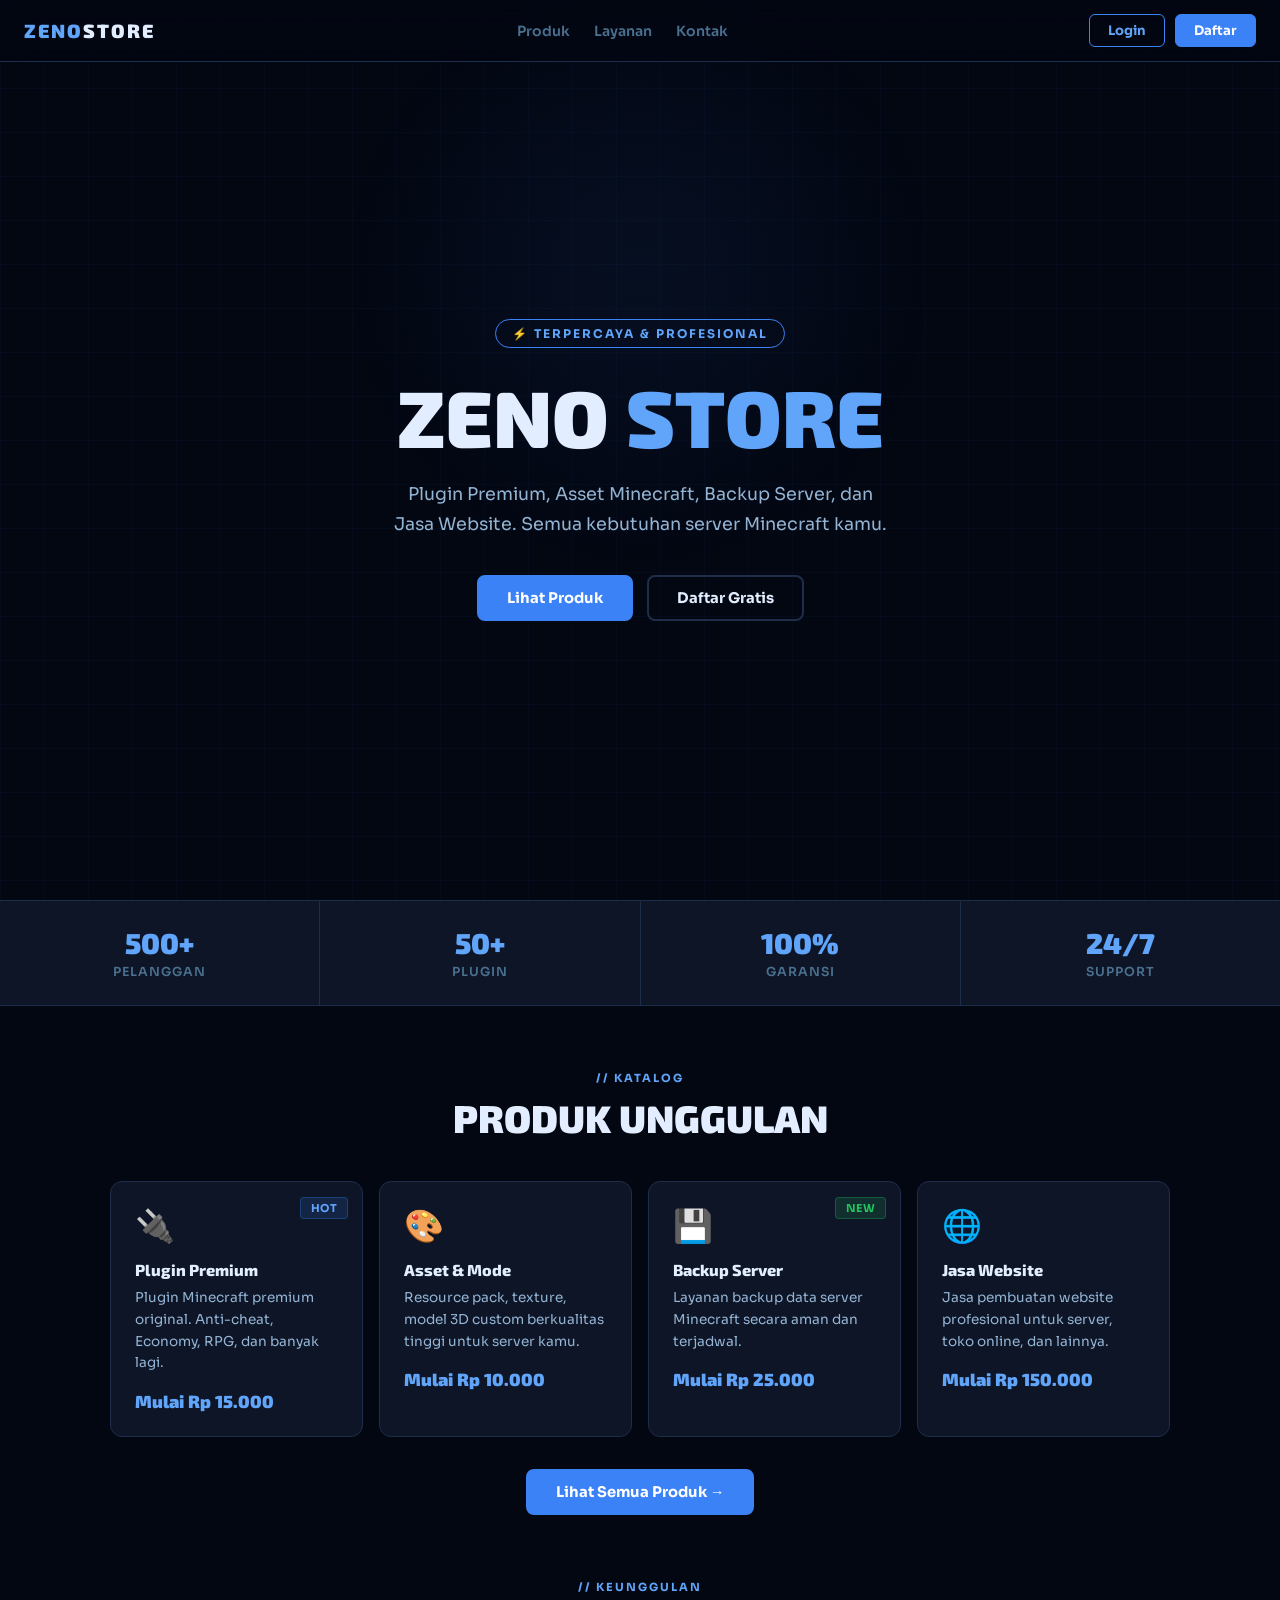
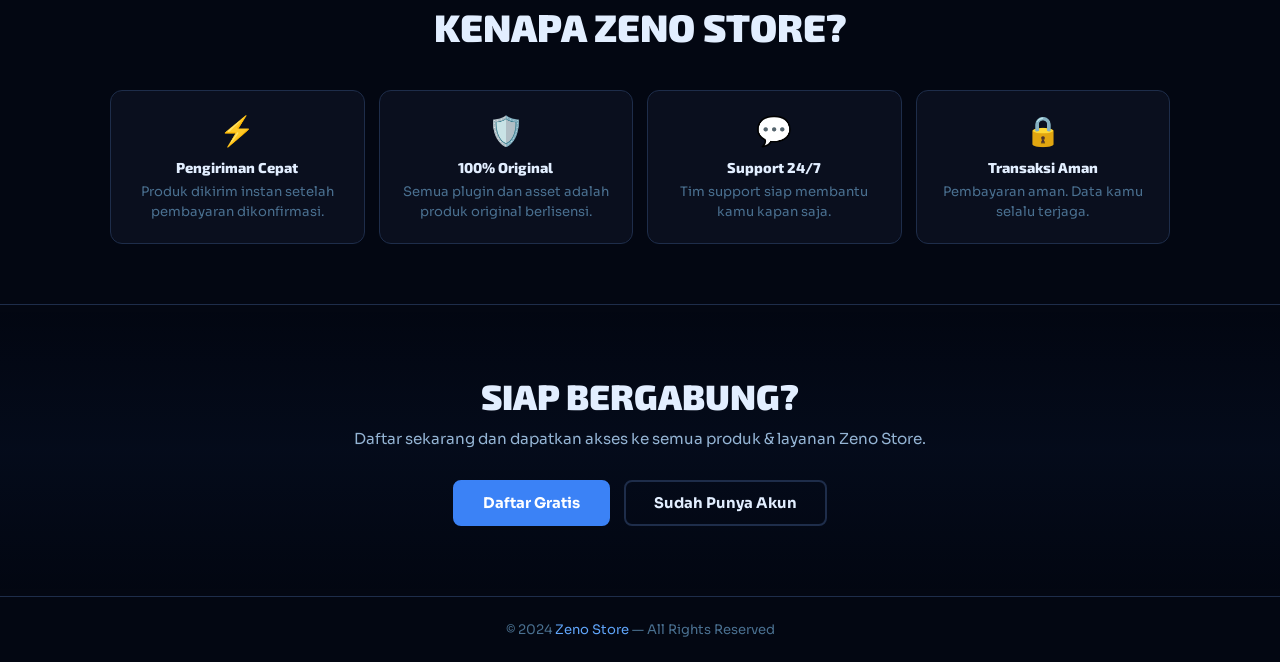
==== public/index.html @ 629ad6e0 "Add files via upload" ====
<!DOCTYPE html>
<html lang="id">
<head>
    <meta charset="UTF-8">
    <meta name="viewport" content="width=device-width, initial-scale=1.0">
    <title>Zeno Store — Plugin & Jasa Minecraft</title>
    <link href="https://fonts.googleapis.com/css2?family=Exo+2:wght@400;700;900&family=Sora:wght@300;400;500;600;700&display=swap" rel="stylesheet">
    <link rel="stylesheet" href="style.css">
    <style>
        /* HERO */
        .hero {
            position: relative;
            min-height: 100vh;
            display: flex;
            align-items: center;
            justify-content: center;
            text-align: center;
            padding: 100px 20px 60px;
            z-index: 1;
        }
        .hero-tag {
            display: inline-block;
            padding: 6px 16px;
            border: 1px solid var(--blue);
            border-radius: 20px;
            font-size: 0.75rem;
            font-weight: 700;
            letter-spacing: 2px;
            text-transform: uppercase;
            color: var(--blue-bright);
            margin-bottom: 24px;
            animation: fadeUp 0.5s ease both;
        }
        .hero h1 {
            font-family: 'Exo 2', sans-serif;
            font-size: clamp(2.4rem, 8vw, 5rem);
            font-weight: 900;
            line-height: 1.1;
            margin-bottom: 20px;
            animation: fadeUp 0.5s ease 0.1s both;
        }
        .hero h1 .accent { color: var(--blue-bright); }
        .hero p {
            font-size: clamp(0.9rem, 2.5vw, 1.1rem);
            color: var(--text2);
            max-width: 500px;
            margin: 0 auto 36px;
            line-height: 1.7;
            animation: fadeUp 0.5s ease 0.2s both;
        }
        .hero-buttons {
            display: flex;
            gap: 14px;
            justify-content: center;
            flex-wrap: wrap;
            animation: fadeUp 0.5s ease 0.3s both;
        }

        /* STATS */
        .stats {
            position: relative;
            z-index: 1;
            display: flex;
            justify-content: center;
            gap: 0;
            background: var(--card);
            border-top: 1px solid var(--border2);
            border-bottom: 1px solid var(--border2);
            flex-wrap: wrap;
        }
        .stat {
            text-align: center;
            padding: 24px 40px;
            border-right: 1px solid var(--border2);
            flex: 1;
            min-width: 120px;
        }
        .stat:last-child { border-right: none; }
        .stat-num {
            font-family: 'Exo 2', sans-serif;
            font-size: 1.8rem;
            font-weight: 900;
            color: var(--blue-bright);
            display: block;
        }
        .stat-label { font-size: 0.78rem; color: var(--muted); letter-spacing: 1px; text-transform: uppercase; font-weight: 600; }

        /* PRODUCTS GRID */
        .products-grid {
            display: grid;
            grid-template-columns: repeat(auto-fit, minmax(240px, 1fr));
            gap: 16px;
        }
        .product-card {
            background: var(--card);
            border: 1px solid var(--border2);
            border-radius: 12px;
            padding: 24px;
            position: relative;
            overflow: hidden;
            transition: all 0.3s;
            text-decoration: none;
            display: block;
            color: inherit;
        }
        .product-card::after {
            content: '';
            position: absolute;
            inset: 0;
            background: linear-gradient(135deg, rgba(59,130,246,0.05), transparent);
            opacity: 0;
            transition: opacity 0.3s;
        }
        .product-card:hover {
            border-color: rgba(59,130,246,0.4);
            transform: translateY(-4px);
            box-shadow: 0 16px 40px rgba(0,0,0,0.4), 0 0 0 1px rgba(59,130,246,0.1);
        }
        .product-card:hover::after { opacity: 1; }
        .product-icon { font-size: 2rem; margin-bottom: 14px; display: block; }
        .product-name {
            font-family: 'Exo 2', sans-serif;
            font-size: 1rem;
            font-weight: 800;
            color: var(--text);
            margin-bottom: 8px;
        }
        .product-desc { font-size: 0.85rem; color: var(--text2); line-height: 1.6; margin-bottom: 16px; }
        .product-price { font-family: 'Exo 2', sans-serif; font-size: 1.1rem; font-weight: 900; color: var(--blue-bright); }
        .product-badge-pos { position: absolute; top: 14px; right: 14px; }

        /* FEATURES */
        .features-grid {
            display: grid;
            grid-template-columns: repeat(auto-fit, minmax(200px, 1fr));
            gap: 14px;
        }
        .feature-card {
            background: var(--dark2);
            border: 1px solid var(--border2);
            border-radius: 12px;
            padding: 22px;
            text-align: center;
            transition: border-color 0.3s;
        }
        .feature-card:hover { border-color: rgba(59,130,246,0.3); }
        .feature-icon { font-size: 1.8rem; margin-bottom: 10px; display: block; }
        .feature-title { font-family: 'Exo 2', sans-serif; font-size: 0.9rem; font-weight: 800; color: var(--text); margin-bottom: 6px; }
        .feature-desc { font-size: 0.82rem; color: var(--muted); line-height: 1.5; }

        /* CTA */
        .cta-section {
            position: relative;
            z-index: 1;
            text-align: center;
            padding: 70px 20px;
            background: linear-gradient(180deg, transparent, rgba(59,130,246,0.04), transparent);
            border-top: 1px solid var(--border2);
        }
        .cta-section h2 { font-family: 'Exo 2', sans-serif; font-size: clamp(1.6rem, 4vw, 2.2rem); font-weight: 900; margin-bottom: 12px; }
        .cta-section p { color: var(--text2); font-size: 0.95rem; margin-bottom: 32px; }
        .cta-buttons { display: flex; gap: 14px; justify-content: center; flex-wrap: wrap; }

        footer {
            position: relative; z-index: 1;
            text-align: center;
            padding: 24px;
            border-top: 1px solid var(--border2);
            color: var(--muted);
            font-size: 0.82rem;
        }
        footer span { color: var(--blue-bright); }

        @keyframes fadeUp {
            from { opacity: 0; transform: translateY(16px); }
            to { opacity: 1; transform: translateY(0); }
        }
    </style>
</head>
<body>
    <div class="glow-blue"></div>

    <!-- NAVBAR -->
    <nav>
        <a href="/" class="nav-logo">ZENO<span>STORE</span></a>
        <ul class="nav-links">
            <li><a href="/products">Produk</a></li>
            <li><a href="#fitur">Layanan</a></li>
            <li><a href="#kontak">Kontak</a></li>
        </ul>
        <div class="nav-buttons" id="navButtons">
            <a href="/login" class="btn-sm btn-outline-sm">Login</a>
            <a href="/register" class="btn-sm btn-solid-sm">Daftar</a>
        </div>
    </nav>

    <!-- HERO -->
    <section class="hero">
        <div>
            <div class="hero-tag">⚡ Terpercaya & Profesional</div>
            <h1>ZENO <span class="accent">STORE</span></h1>
            <p>Plugin Premium, Asset Minecraft, Backup Server, dan Jasa Website. Semua kebutuhan server Minecraft kamu.</p>
            <div class="hero-buttons">
                <a href="/products" class="btn btn-primary">Lihat Produk</a>
                <a href="/register" class="btn btn-secondary">Daftar Gratis</a>
            </div>
        </div>
    </section>

    <!-- STATS -->
    <div class="stats">
        <div class="stat"><span class="stat-num">500+</span><span class="stat-label">Pelanggan</span></div>
        <div class="stat"><span class="stat-num">50+</span><span class="stat-label">Plugin</span></div>
        <div class="stat"><span class="stat-num">100%</span><span class="stat-label">Garansi</span></div>
        <div class="stat"><span class="stat-num">24/7</span><span class="stat-label">Support</span></div>
    </div>

    <!-- PRODUK -->
    <div class="section">
        <div style="text-align:center; margin-bottom:40px;">
            <div class="section-tag">// Katalog</div>
            <h2 class="section-title">PRODUK UNGGULAN</h2>
        </div>
        <div class="products-grid">
            <a href="/products" class="product-card">
                <div class="product-badge-pos"><span class="badge badge-blue">HOT</span></div>
                <span class="product-icon">🔌</span>
                <div class="product-name">Plugin Premium</div>
                <div class="product-desc">Plugin Minecraft premium original. Anti-cheat, Economy, RPG, dan banyak lagi.</div>
                <div class="product-price">Mulai Rp 15.000</div>
            </a>
            <a href="/products" class="product-card">
                <span class="product-icon">🎨</span>
                <div class="product-name">Asset & Mode</div>
                <div class="product-desc">Resource pack, texture, model 3D custom berkualitas tinggi untuk server kamu.</div>
                <div class="product-price">Mulai Rp 10.000</div>
            </a>
            <a href="/products" class="product-card">
                <div class="product-badge-pos"><span class="badge badge-success">NEW</span></div>
                <span class="product-icon">💾</span>
                <div class="product-name">Backup Server</div>
                <div class="product-desc">Layanan backup data server Minecraft secara aman dan terjadwal.</div>
                <div class="product-price">Mulai Rp 25.000</div>
            </a>
            <a href="/products" class="product-card">
                <span class="product-icon">🌐</span>
                <div class="product-name">Jasa Website</div>
                <div class="product-desc">Jasa pembuatan website profesional untuk server, toko online, dan lainnya.</div>
                <div class="product-price">Mulai Rp 150.000</div>
            </a>
        </div>
        <div style="text-align:center; margin-top:32px;">
            <a href="/products" class="btn btn-primary">Lihat Semua Produk →</a>
        </div>
    </div>

    <!-- FITUR -->
    <div class="section" id="fitur" style="padding-top:0;">
        <div style="text-align:center; margin-bottom:40px;">
            <div class="section-tag">// Keunggulan</div>
            <h2 class="section-title">KENAPA ZENO STORE?</h2>
        </div>
        <div class="features-grid">
            <div class="feature-card"><span class="feature-icon">⚡</span><div class="feature-title">Pengiriman Cepat</div><div class="feature-desc">Produk dikirim instan setelah pembayaran dikonfirmasi.</div></div>
            <div class="feature-card"><span class="feature-icon">🛡️</span><div class="feature-title">100% Original</div><div class="feature-desc">Semua plugin dan asset adalah produk original berlisensi.</div></div>
            <div class="feature-card"><span class="feature-icon">💬</span><div class="feature-title">Support 24/7</div><div class="feature-desc">Tim support siap membantu kamu kapan saja.</div></div>
            <div class="feature-card"><span class="feature-icon">🔒</span><div class="feature-title">Transaksi Aman</div><div class="feature-desc">Pembayaran aman. Data kamu selalu terjaga.</div></div>
        </div>
    </div>

    <!-- CTA -->
    <div class="cta-section" id="kontak">
        <h2>SIAP BERGABUNG?</h2>
        <p>Daftar sekarang dan dapatkan akses ke semua produk & layanan Zeno Store.</p>
        <div class="cta-buttons">
            <a href="/register" class="btn btn-primary">Daftar Gratis</a>
            <a href="/login" class="btn btn-secondary">Sudah Punya Akun</a>
        </div>
    </div>

    <footer><p>© 2024 <span>Zeno Store</span> — All Rights Reserved</p></footer>

    <script>
        // Cek login status
        const user = JSON.parse(localStorage.getItem('zenoUser') || 'null');
        if (user) {
            document.getElementById('navButtons').innerHTML = `
                <span class="nav-user">👤 ${user.username}</span>
                <a href="/dashboard" class="btn-sm btn-solid-sm">Dashboard</a>
                <button class="btn-sm btn-outline-sm" onclick="logout()">Logout</button>
            `;
        }
        function logout() {
            localStorage.removeItem('zenoUser');
            location.reload();
        }
    </script>
    <script src="/navbar.js"></script>
    <script>initNavbar("home");</script>
</body>
</html>
---- public/style.css ----
:root {
    --blue: #3b82f6;
    --blue-bright: #60a5fa;
    --blue-dim: #2563eb;
    --dark: #030712;
    --dark2: #0a0f1e;
    --dark3: #0f172a;
    --card: #0d1526;
    --border2: #1e2d4a;
    --text: #e2eeff;
    --text2: #94b4d4;
    --muted: #4a7090;
    --success: #22c55e;
    --error: #ef4444;
    --warning: #f59e0b;
}

* { margin: 0; padding: 0; box-sizing: border-box; }

body {
    background: var(--dark);
    color: var(--text);
    font-family: 'Sora', sans-serif;
    overflow-x: hidden;
}

body::before {
    content: '';
    position: fixed;
    inset: 0;
    background-image:
        linear-gradient(rgba(59,130,246,0.04) 1px, transparent 1px),
        linear-gradient(90deg, rgba(59,130,246,0.04) 1px, transparent 1px);
    background-size: 44px 44px;
    pointer-events: none;
    z-index: 0;
}

/* ===== NAVBAR ===== */
nav {
    position: fixed;
    top: 0; left: 0; right: 0;
    z-index: 1000;
    display: flex;
    align-items: center;
    justify-content: space-between;
    padding: 14px 24px;
    background: rgba(3,7,18,0.85);
    backdrop-filter: blur(16px);
    border-bottom: 1px solid var(--border2);
}

.nav-logo {
    font-family: 'Exo 2', sans-serif;
    font-size: 1.2rem;
    font-weight: 900;
    color: var(--blue-bright);
    letter-spacing: 2px;
    text-decoration: none;
    z-index: 1001;
}
.nav-logo span { color: var(--text); }

.nav-links { display: flex; gap: 24px; list-style: none; }
.nav-links a { color: var(--muted); text-decoration: none; font-size: 0.88rem; font-weight: 600; transition: color 0.2s; }
.nav-links a:hover { color: var(--blue-bright); }
.nav-buttons { display: flex; gap: 10px; align-items: center; }
.nav-user { color: var(--text2); font-size: 0.85rem; font-weight: 600; }

/* Hamburger */
.hamburger { display: none; flex-direction: column; gap: 5px; cursor: pointer; padding: 4px; z-index: 1001; background: none; border: none; }
.hamburger span { display: block; width: 22px; height: 2px; background: var(--text); border-radius: 2px; transition: all 0.3s ease; }
.hamburger.open span:nth-child(1) { transform: translateY(7px) rotate(45deg); }
.hamburger.open span:nth-child(2) { opacity: 0; transform: scaleX(0); }
.hamburger.open span:nth-child(3) { transform: translateY(-7px) rotate(-45deg); }

/* Mobile dropdown */
.mobile-menu {
    display: none;
    position: fixed;
    top: 57px; left: 0; right: 0;
    z-index: 999;
    background: rgba(3,7,18,0.92);
    backdrop-filter: blur(20px);
    border-bottom: 1px solid var(--border2);
    max-height: 0;
    overflow: hidden;
    transition: max-height 0.35s ease, padding 0.3s ease;
}
.mobile-menu.open { max-height: 500px; padding: 8px 0 16px; }
.mobile-user-info { display: flex; align-items: center; gap: 12px; padding: 14px 24px; border-bottom: 1px solid var(--border2); margin-bottom: 8px; }
.mobile-avatar { width: 36px; height: 36px; background: var(--blue-dim); border-radius: 50%; display: flex; align-items: center; justify-content: center; font-size: 0.9rem; font-weight: 800; color: #fff; flex-shrink: 0; }
.mobile-user-name { font-weight: 700; font-size: 0.92rem; color: var(--text); }
.mobile-user-email { font-size: 0.72rem; color: var(--muted); margin-top: 1px; }
.mobile-nav-item { display: flex; align-items: center; gap: 14px; padding: 11px 24px; color: var(--text2); text-decoration: none; font-size: 0.88rem; font-weight: 600; transition: all 0.2s; cursor: pointer; background: none; border: none; width: 100%; text-align: left; font-family: 'Sora', sans-serif; }
.mobile-nav-item:hover { color: var(--blue-bright); background: rgba(59,130,246,0.06); }
.mobile-nav-item.active { color: var(--blue-bright); }
.mobile-nav-icon { width: 30px; height: 30px; background: rgba(59,130,246,0.1); border: 1px solid rgba(59,130,246,0.15); border-radius: 7px; display: flex; align-items: center; justify-content: center; font-size: 0.78rem; font-weight: 800; flex-shrink: 0; color: var(--blue-bright); }
.mobile-nav-item:hover .mobile-nav-icon { background: rgba(59,130,246,0.2); border-color: rgba(59,130,246,0.3); }
.mobile-divider { height: 1px; background: var(--border2); margin: 8px 24px; }
.mobile-nav-item.logout-item { color: var(--error); }
.mobile-nav-item.logout-item .mobile-nav-icon { background: rgba(239,68,68,0.1); border-color: rgba(239,68,68,0.15); color: var(--error); }
.mobile-nav-item.logout-item:hover { background: rgba(239,68,68,0.06); }
.mobile-auth-buttons { display: flex; flex-direction: column; gap: 10px; padding: 12px 24px; }

/* ===== BUTTONS ===== */
.btn-sm { padding: 7px 18px; border-radius: 6px; font-family: 'Sora', sans-serif; font-size: 0.82rem; font-weight: 700; cursor: pointer; text-decoration: none; transition: all 0.2s; border: none; display: inline-block; }
.btn-outline-sm { background: transparent; border: 1px solid var(--blue); color: var(--blue-bright); }
.btn-outline-sm:hover { background: var(--blue); color: #fff; }
.btn-solid-sm { background: var(--blue); color: #fff; border: 1px solid var(--blue); }
.btn-solid-sm:hover { background: var(--blue-dim); }
.btn { padding: 12px 28px; border-radius: 8px; font-family: 'Sora', sans-serif; font-size: 0.92rem; font-weight: 700; cursor: pointer; text-decoration: none; transition: all 0.25s; border: none; display: inline-block; text-align: center; }
.btn-primary { background: var(--blue); color: #fff; border: 2px solid var(--blue); }
.btn-primary:hover { background: var(--blue-dim); transform: translateY(-2px); box-shadow: 0 8px 24px rgba(59,130,246,0.3); }
.btn-secondary { background: transparent; color: var(--text); border: 2px solid var(--border2); }
.btn-secondary:hover { border-color: var(--blue); color: var(--blue-bright); }
.btn-full { width: 100%; }

/* ===== CARDS ===== */
.card { background: var(--card); border: 1px solid var(--border2); border-radius: 12px; padding: 20px; position: relative; overflow: hidden; }
.card-top-line::before { content: ''; position: absolute; top: 0; left: 0; right: 0; height: 2px; background: linear-gradient(90deg, transparent, var(--blue), transparent); }

/* ===== ALERTS ===== */
.alert { padding: 12px 16px; border-radius: 8px; font-size: 0.88rem; font-weight: 600; margin-bottom: 16px; display: none; }
.alert-error { background: rgba(239,68,68,0.1); border: 1px solid rgba(239,68,68,0.3); color: var(--error); }
.alert-success { background: rgba(34,197,94,0.1); border: 1px solid rgba(34,197,94,0.3); color: var(--success); }
.alert-warning { background: rgba(245,158,11,0.1); border: 1px solid rgba(245,158,11,0.3); color: var(--warning); }

/* ===== BADGE ===== */
.badge { display: inline-block; padding: 3px 10px; border-radius: 4px; font-size: 0.68rem; font-weight: 700; letter-spacing: 0.5px; text-transform: uppercase; }
.badge-blue { background: rgba(59,130,246,0.15); border: 1px solid rgba(59,130,246,0.3); color: var(--blue-bright); }
.badge-success { background: rgba(34,197,94,0.15); border: 1px solid rgba(34,197,94,0.3); color: var(--success); }
.badge-warning { background: rgba(245,158,11,0.15); border: 1px solid rgba(245,158,11,0.3); color: var(--warning); }
.badge-error { background: rgba(239,68,68,0.15); border: 1px solid rgba(239,68,68,0.3); color: var(--error); }

/* ===== FORM ===== */
.form-group { margin-bottom: 16px; }
label { display: block; font-size: 0.75rem; font-weight: 700; letter-spacing: 1px; text-transform: uppercase; color: var(--muted); margin-bottom: 7px; }
input, select, textarea { width: 100%; padding: 11px 14px; background: var(--dark3); border: 1px solid var(--border2); border-radius: 8px; color: var(--text); font-family: 'Sora', sans-serif; font-size: 0.92rem; outline: none; transition: border-color 0.2s, box-shadow 0.2s; }
input:focus, select:focus, textarea:focus { border-color: var(--blue); box-shadow: 0 0 0 3px rgba(59,130,246,0.1); }
input::placeholder, textarea::placeholder { color: var(--muted); }
input.valid { border-color: var(--success); }
input.invalid { border-color: var(--error); }

/* ===== LAYOUT ===== */
.section { position: relative; z-index: 1; padding: 60px 20px; max-width: 1100px; margin: 0 auto; }
.section-tag { display: inline-block; font-size: 0.7rem; font-weight: 700; letter-spacing: 2px; text-transform: uppercase; color: var(--blue-bright); margin-bottom: 10px; }
.section-title { font-family: 'Exo 2', sans-serif; font-size: clamp(1.5rem, 4vw, 2.4rem); font-weight: 900; color: var(--text); margin-bottom: 8px; }
.glow-blue { position: fixed; top: 30%; left: 50%; transform: translate(-50%,-50%); width: 600px; height: 600px; background: radial-gradient(circle, rgba(59,130,246,0.07) 0%, transparent 70%); pointer-events: none; }

/* ===== PRODUCT CARD ===== */
.product-card { background: var(--card); border: 1px solid var(--border2); border-radius: 14px; overflow: hidden; transition: all 0.3s; display: flex; flex-direction: column; }
.product-card:hover { border-color: rgba(59,130,246,0.4); transform: translateY(-4px); box-shadow: 0 16px 40px rgba(0,0,0,0.4); }
.product-img-wrap { position: relative; width: 100%; height: 160px; overflow: hidden; background: var(--dark3); flex-shrink: 0; }
.product-img-wrap img { width: 100%; height: 100%; object-fit: cover; transition: transform 0.4s ease; display: block; }
.product-card:hover .product-img-wrap img { transform: scale(1.05); }
.product-img-fallback { width: 100%; height: 100%; display: flex; flex-direction: column; align-items: center; justify-content: center; gap: 6px; color: var(--muted); font-size: 2.2rem; }
.product-img-fallback span { font-size: 0.72rem; letter-spacing: 1px; text-transform: uppercase; }
.product-badge-pos { position: absolute; top: 10px; right: 10px; }
.product-body { padding: 16px; flex: 1; display: flex; flex-direction: column; }
.product-cat { font-size: 0.68rem; font-weight: 700; letter-spacing: 1px; text-transform: uppercase; color: var(--blue-bright); margin-bottom: 5px; }
.product-name { font-family: 'Exo 2', sans-serif; font-size: 0.95rem; font-weight: 800; color: var(--text); margin-bottom: 6px; }
.product-desc { font-size: 0.8rem; color: var(--text2); line-height: 1.5; margin-bottom: 14px; flex: 1; }
.product-footer { display: flex; align-items: center; justify-content: space-between; gap: 8px; margin-top: auto; }
.product-price { font-family: 'Exo 2', sans-serif; font-size: 1rem; font-weight: 900; color: var(--blue-bright); }
.btn-buy { padding: 8px 16px; background: var(--blue); color: #fff; border: none; border-radius: 6px; font-family: 'Sora', sans-serif; font-size: 0.78rem; font-weight: 700; cursor: pointer; transition: all 0.2s; text-decoration: none; white-space: nowrap; }
.btn-buy:hover { background: var(--blue-dim); transform: scale(1.03); }

/* ===== RESPONSIVE ===== */
@media (max-width: 768px) {
    nav { padding: 12px 16px; }
    .nav-links { display: none; }
    .nav-buttons { display: none; }
    .hamburger { display: flex; }
    .mobile-menu { display: block; }
    .section { padding: 32px 16px; }
    .btn { padding: 11px 22px; font-size: 0.88rem; }
}
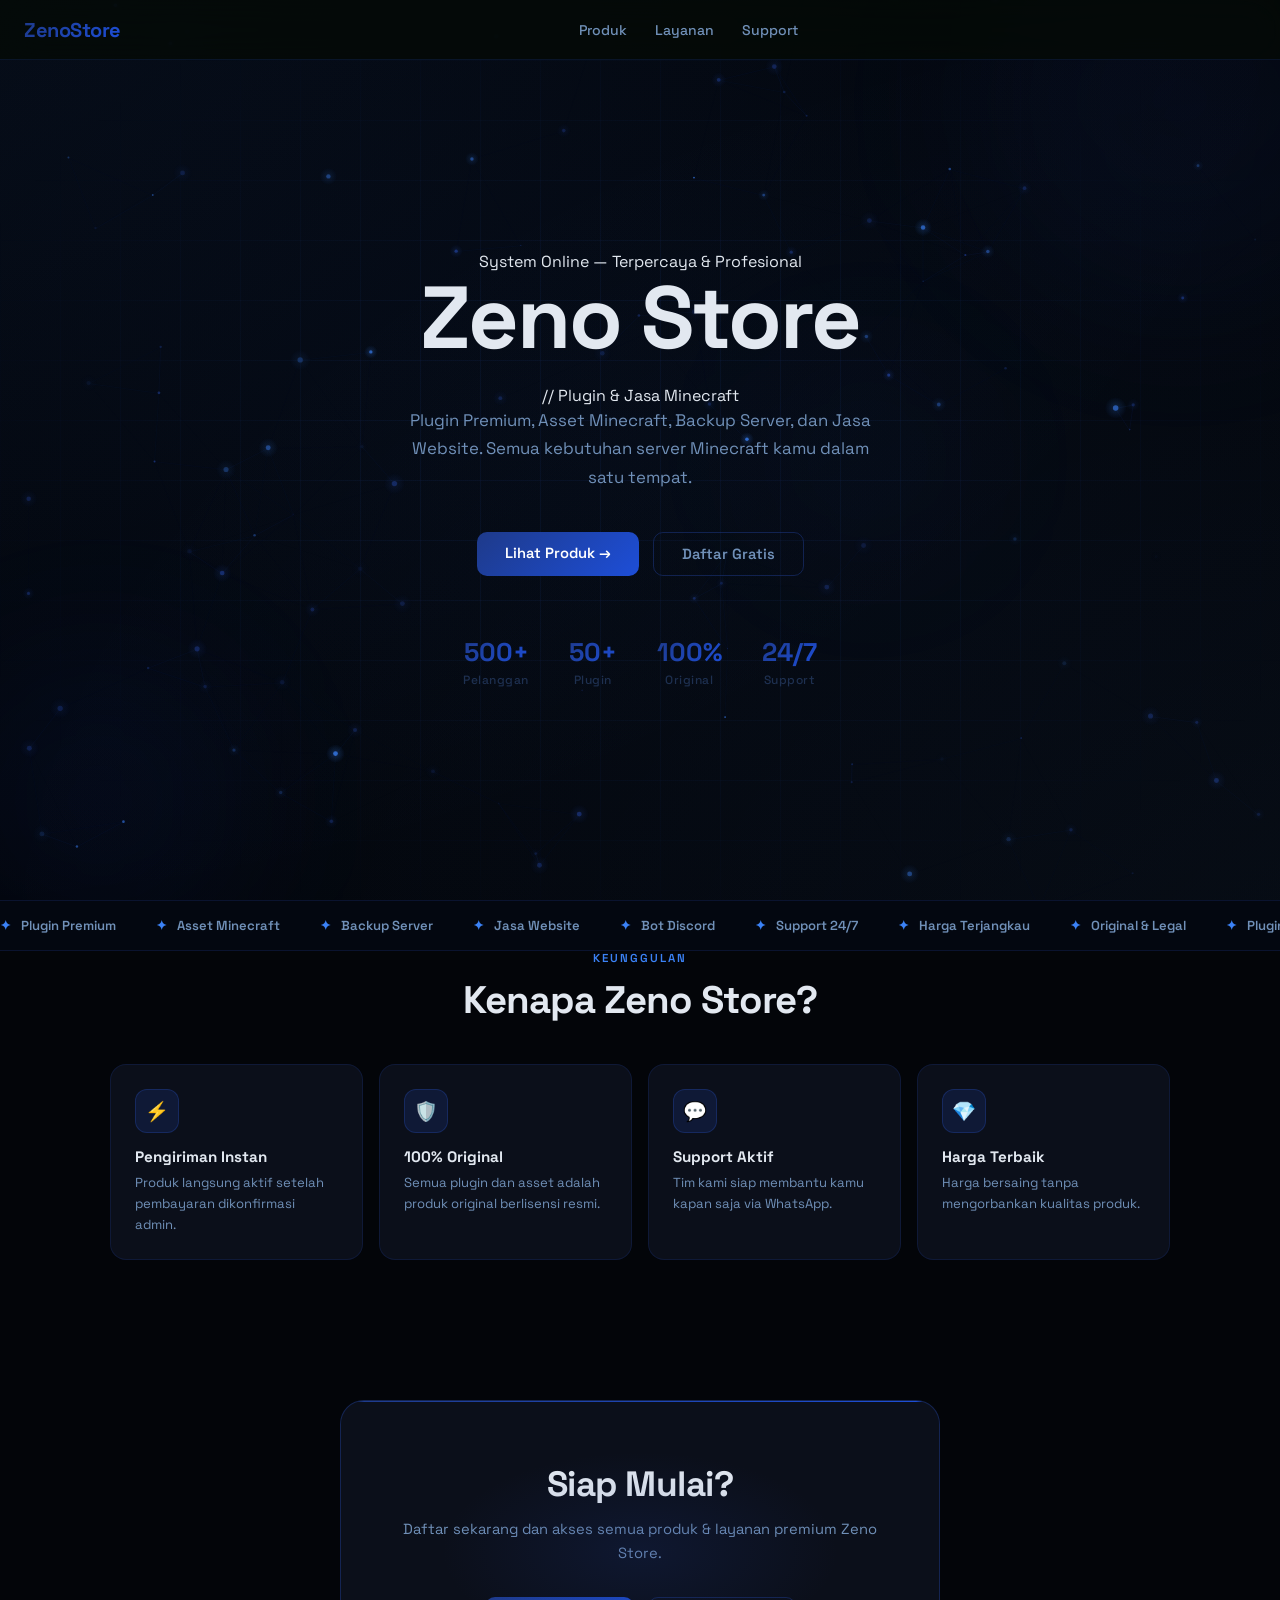
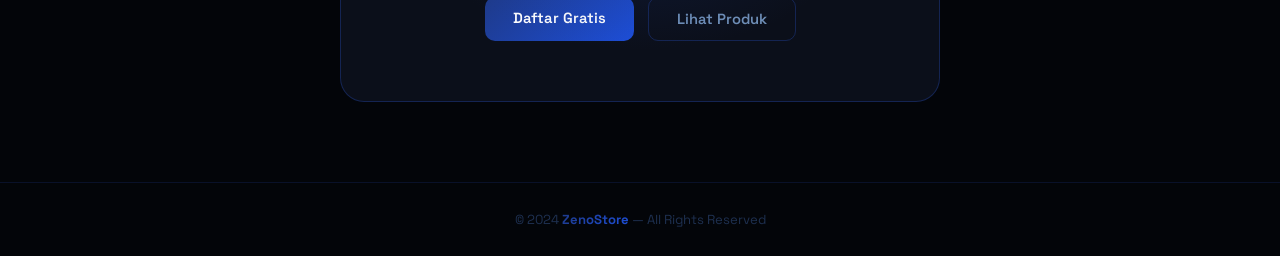
==== commit e358ba02: "Add files via upload" ====
--- a/public/index.html
+++ b/public/index.html
@@ -4,298 +4,544 @@
     <meta charset="UTF-8">
     <meta name="viewport" content="width=device-width, initial-scale=1.0">
     <title>Zeno Store — Plugin & Jasa Minecraft</title>
-    <link href="https://fonts.googleapis.com/css2?family=Exo+2:wght@400;700;900&family=Sora:wght@300;400;500;600;700&display=swap" rel="stylesheet">
+    <link href="https://fonts.googleapis.com/css2?family=Space+Grotesk:wght@300;400;500;600;700&display=swap" rel="stylesheet">
     <link rel="stylesheet" href="style.css">
     <style>
         /* HERO */
         .hero {
             position: relative;
+            z-index: 1;
             min-height: 100vh;
             display: flex;
             align-items: center;
             justify-content: center;
             text-align: center;
             padding: 100px 20px 60px;
-            z-index: 1;
-        }
-        .hero-tag {
-            display: inline-block;
+        }
+        .hero-content { max-width: 700px; position: relative; z-index: 2; }
+
+        .hero-pill {
+            display: inline-flex;
+            align-items: center;
+            gap: 8px;
             padding: 6px 16px;
-            border: 1px solid var(--blue);
-            border-radius: 20px;
-            font-size: 0.75rem;
+            background: rgba(30,58,138,0.3);
+            border: 1px solid rgba(59,130,246,0.35);
+            border-radius: 100px;
+            font-size: 0.78rem;
+            font-weight: 600;
+            color: var(--blue2);
+            margin-bottom: 28px;
+            letter-spacing: 0.5px;
+        }
+        .hero-pill::before { content:''; width:6px; height:6px; background:var(--blue2); border-radius:50%; animation: blink 1.5s infinite; }
+        @keyframes blink { 0%,100%{opacity:1} 50%{opacity:0.3} }
+
+        .hero-title {
+            font-size: clamp(2.6rem, 8vw, 5.5rem);
             font-weight: 700;
-            letter-spacing: 2px;
-            text-transform: uppercase;
-            color: var(--blue-bright);
-            margin-bottom: 24px;
-            animation: fadeUp 0.5s ease both;
-        }
-        .hero h1 {
-            font-family: 'Exo 2', sans-serif;
-            font-size: clamp(2.4rem, 8vw, 5rem);
-            font-weight: 900;
-            line-height: 1.1;
+            line-height: 1.05;
+            letter-spacing: -2px;
             margin-bottom: 20px;
-            animation: fadeUp 0.5s ease 0.1s both;
-        }
-        .hero h1 .accent { color: var(--blue-bright); }
-        .hero p {
-            font-size: clamp(0.9rem, 2.5vw, 1.1rem);
+        }
+        .hero-title .line1 { display:block; color: var(--text); }
+        .hero-title .line2 {
+            display: block;
+            background: var(--grad);
+            -webkit-background-clip: text;
+            -webkit-text-fill-color: transparent;
+            background-clip: text;
+            animation: glow 3s ease-in-out infinite;
+        }
+
+        .hero-sub {
+            font-size: clamp(0.9rem, 2vw, 1.05rem);
             color: var(--text2);
-            max-width: 500px;
-            margin: 0 auto 36px;
+            max-width: 480px;
+            margin: 0 auto 40px;
             line-height: 1.7;
-            animation: fadeUp 0.5s ease 0.2s both;
-        }
+            font-weight: 400;
+        }
+
         .hero-buttons {
             display: flex;
             gap: 14px;
             justify-content: center;
             flex-wrap: wrap;
-            animation: fadeUp 0.5s ease 0.3s both;
-        }
-
-        /* STATS */
-        .stats {
+            margin-bottom: 60px;
+        }
+
+        .hero-stats {
+            display: flex;
+            gap: 40px;
+            justify-content: center;
+            flex-wrap: wrap;
+        }
+        .hero-stat { text-align: center; }
+        .hero-stat-num {
+            font-size: 1.6rem;
+            font-weight: 700;
+            background: var(--grad);
+            -webkit-background-clip: text;
+            -webkit-text-fill-color: transparent;
+            background-clip: text;
+            display: block;
+        }
+        .hero-stat-label { font-size: 0.75rem; color: var(--muted); font-weight: 500; letter-spacing: 0.5px; }
+
+        /* MARQUEE */
+        .marquee-wrap {
             position: relative;
             z-index: 1;
-            display: flex;
-            justify-content: center;
-            gap: 0;
-            background: var(--card);
+            overflow: hidden;
+            padding: 16px 0;
             border-top: 1px solid var(--border2);
             border-bottom: 1px solid var(--border2);
-            flex-wrap: wrap;
-        }
-        .stat {
-            text-align: center;
-            padding: 24px 40px;
-            border-right: 1px solid var(--border2);
-            flex: 1;
-            min-width: 120px;
-        }
-        .stat:last-child { border-right: none; }
-        .stat-num {
-            font-family: 'Exo 2', sans-serif;
-            font-size: 1.8rem;
-            font-weight: 900;
-            color: var(--blue-bright);
-            display: block;
-        }
-        .stat-label { font-size: 0.78rem; color: var(--muted); letter-spacing: 1px; text-transform: uppercase; font-weight: 600; }
-
-        /* PRODUCTS GRID */
-        .products-grid {
+            background: rgba(30,58,138,0.06);
+        }
+        .marquee-track {
+            display: flex;
+            gap: 40px;
+            animation: marquee 20s linear infinite;
+            width: max-content;
+        }
+        .marquee-item {
+            display: flex;
+            align-items: center;
+            gap: 10px;
+            font-size: 0.82rem;
+            font-weight: 600;
+            color: var(--text2);
+            white-space: nowrap;
+        }
+        .marquee-item span { color: var(--blue2); }
+        @keyframes marquee { from{transform:translateX(0)} to{transform:translateX(-50%)} }
+
+        /* PRODUCTS — index pakai grid card biasa */
+        .products-grid-home {
             display: grid;
-            grid-template-columns: repeat(auto-fit, minmax(240px, 1fr));
+            grid-template-columns: repeat(auto-fill, minmax(240px, 1fr));
             gap: 16px;
         }
-        .product-card {
+        .product-card-home {
             background: var(--card);
             border: 1px solid var(--border2);
-            border-radius: 12px;
-            padding: 24px;
-            position: relative;
+            border-radius: 16px;
             overflow: hidden;
             transition: all 0.3s;
-            text-decoration: none;
-            display: block;
-            color: inherit;
-        }
-        .product-card::after {
-            content: '';
-            position: absolute;
-            inset: 0;
-            background: linear-gradient(135deg, rgba(59,130,246,0.05), transparent);
-            opacity: 0;
-            transition: opacity 0.3s;
-        }
-        .product-card:hover {
+            cursor: pointer;
+            display: flex;
+            flex-direction: column;
+        }
+        .product-card-home:hover {
             border-color: rgba(59,130,246,0.4);
             transform: translateY(-4px);
-            box-shadow: 0 16px 40px rgba(0,0,0,0.4), 0 0 0 1px rgba(59,130,246,0.1);
-        }
-        .product-card:hover::after { opacity: 1; }
-        .product-icon { font-size: 2rem; margin-bottom: 14px; display: block; }
-        .product-name {
-            font-family: 'Exo 2', sans-serif;
-            font-size: 1rem;
-            font-weight: 800;
-            color: var(--text);
-            margin-bottom: 8px;
-        }
-        .product-desc { font-size: 0.85rem; color: var(--text2); line-height: 1.6; margin-bottom: 16px; }
-        .product-price { font-family: 'Exo 2', sans-serif; font-size: 1.1rem; font-weight: 900; color: var(--blue-bright); }
-        .product-badge-pos { position: absolute; top: 14px; right: 14px; }
+            box-shadow: 0 16px 40px rgba(0,0,0,0.5), 0 0 30px rgba(59,130,246,0.06);
+        }
+        .pch-img { width:100%; height:150px; overflow:hidden; background:var(--bg3); position:relative; flex-shrink:0; }
+        .pch-img img { width:100%; height:100%; object-fit:cover; transition:transform 0.5s; display:block; }
+        .product-card-home:hover .pch-img img { transform:scale(1.08); }
+        .pch-img-fallback { width:100%; height:100%; display:none; flex-direction:column; align-items:center; justify-content:center; gap:6px; }
+        .pch-img-fallback .fi { font-size:2.4rem; }
+        .pch-img-fallback span { font-size:0.65rem; letter-spacing:1px; text-transform:uppercase; color:var(--muted); }
+        .pch-badge { position:absolute; top:10px; right:10px; }
+        .pch-body { padding:14px 16px; flex:1; display:flex; flex-direction:column; }
+        .pch-cat { font-size:0.62rem; font-weight:700; letter-spacing:1.5px; text-transform:uppercase; color:var(--blue2); margin-bottom:4px; }
+        .pch-name { font-size:0.95rem; font-weight:700; color:var(--text); margin-bottom:6px; line-height:1.3; }
+        .pch-desc { font-size:0.76rem; color:var(--text2); line-height:1.5; flex:1; margin-bottom:14px; overflow:hidden; display:-webkit-box; -webkit-line-clamp:2; -webkit-box-orient:vertical; }
+        .pch-footer { display:flex; align-items:center; justify-content:space-between; margin-top:auto; }
+        .pch-price { font-size:1rem; font-weight:700; background:var(--grad); -webkit-background-clip:text; -webkit-text-fill-color:transparent; background-clip:text; }
 
         /* FEATURES */
         .features-grid {
             display: grid;
-            grid-template-columns: repeat(auto-fit, minmax(200px, 1fr));
-            gap: 14px;
+            grid-template-columns: repeat(auto-fit, minmax(220px, 1fr));
+            gap: 16px;
         }
         .feature-card {
-            background: var(--dark2);
+            background: var(--card);
             border: 1px solid var(--border2);
+            border-radius: 16px;
+            padding: 24px;
+            transition: all 0.3s;
+        }
+        .feature-card:hover { border-color: var(--border); transform: translateY(-3px); }
+        .feature-icon {
+            width: 44px; height: 44px;
+            background: rgba(30,58,138,0.25);
+            border: 1px solid rgba(30,58,138,0.5);
             border-radius: 12px;
-            padding: 22px;
-            text-align: center;
-            transition: border-color 0.3s;
-        }
-        .feature-card:hover { border-color: rgba(59,130,246,0.3); }
-        .feature-icon { font-size: 1.8rem; margin-bottom: 10px; display: block; }
-        .feature-title { font-family: 'Exo 2', sans-serif; font-size: 0.9rem; font-weight: 800; color: var(--text); margin-bottom: 6px; }
-        .feature-desc { font-size: 0.82rem; color: var(--muted); line-height: 1.5; }
+            display: flex; align-items: center; justify-content: center;
+            font-size: 1.2rem;
+            margin-bottom: 14px;
+        }
+        .feature-title { font-size: 0.95rem; font-weight: 700; margin-bottom: 6px; }
+        .feature-desc { font-size: 0.82rem; color: var(--text2); line-height: 1.6; }
 
         /* CTA */
-        .cta-section {
+        .cta-wrap {
             position: relative;
             z-index: 1;
+            padding: 80px 20px;
             text-align: center;
-            padding: 70px 20px;
-            background: linear-gradient(180deg, transparent, rgba(59,130,246,0.04), transparent);
-            border-top: 1px solid var(--border2);
-        }
-        .cta-section h2 { font-family: 'Exo 2', sans-serif; font-size: clamp(1.6rem, 4vw, 2.2rem); font-weight: 900; margin-bottom: 12px; }
-        .cta-section p { color: var(--text2); font-size: 0.95rem; margin-bottom: 32px; }
+        }
+        .cta-box {
+            background: var(--card);
+            border: 1px solid var(--border);
+            border-radius: 24px;
+            padding: 60px 40px;
+            max-width: 600px;
+            margin: 0 auto;
+            position: relative;
+            overflow: hidden;
+        }
+        .cta-box::before {
+            content: '';
+            position: absolute;
+            top: 0; left: 0; right: 0;
+            height: 1px;
+            background: var(--grad);
+        }
+        .cta-glow {
+            position: absolute;
+            top: 50%; left: 50%;
+            transform: translate(-50%,-50%);
+            width: 400px; height: 200px;
+            background: radial-gradient(ellipse, rgba(30,58,138,0.2), transparent 70%);
+            pointer-events: none;
+        }
+        .cta-title { font-size: clamp(1.6rem, 4vw, 2.2rem); font-weight: 700; margin-bottom: 12px; letter-spacing: -0.5px; }
+        .cta-sub { color: var(--text2); font-size: 0.92rem; margin-bottom: 32px; line-height: 1.6; }
         .cta-buttons { display: flex; gap: 14px; justify-content: center; flex-wrap: wrap; }
 
         footer {
             position: relative; z-index: 1;
             text-align: center;
-            padding: 24px;
+            padding: 28px 20px;
             border-top: 1px solid var(--border2);
             color: var(--muted);
             font-size: 0.82rem;
         }
-        footer span { color: var(--blue-bright); }
-
-        @keyframes fadeUp {
-            from { opacity: 0; transform: translateY(16px); }
-            to { opacity: 1; transform: translateY(0); }
+        .footer-logo {
+            font-weight: 700;
+            background: var(--grad);
+            -webkit-background-clip: text;
+            -webkit-text-fill-color: transparent;
+            background-clip: text;
+        }
+
+        @media(max-width:600px) {
+            .hero-stats { gap: 24px; }
+            .cta-box { padding: 36px 20px; }
+            .products-grid-home { grid-template-columns: repeat(2,1fr); gap:10px; }
+            .pch-img { height:120px; }
+            .pch-desc { display:none; }
+        }
+
+        /* ============================
+           PARTICLE CANVAS
+           ============================ */
+        #particle-canvas {
+            position: fixed;
+            inset: 0;
+            z-index: 0;
+            pointer-events: none;
         }
     </style>
 </head>
 <body>
-    <div class="glow-blue"></div>
-
-    <!-- NAVBAR -->
+
+    <!-- Particle canvas — di atas bg-anim -->
+    <canvas id="particle-canvas"></canvas>
+
+    <div class="bg-anim">
+        <div class="bg-grid"></div>
+        <div class="bg-orb bg-orb-1"></div>
+        <div class="bg-orb bg-orb-2"></div>
+        <div class="bg-orb bg-orb-3"></div>
+    </div>
+
     <nav>
-        <a href="/" class="nav-logo">ZENO<span>STORE</span></a>
+        <a href="/" class="nav-logo">ZenoStore</a>
         <ul class="nav-links">
             <li><a href="/products">Produk</a></li>
-            <li><a href="#fitur">Layanan</a></li>
-            <li><a href="#kontak">Kontak</a></li>
+            <li><a href="/#fitur">Layanan</a></li>
+            <li><a href="https://wa.me/6282298673652" target="_blank">Support</a></li>
         </ul>
-        <div class="nav-buttons" id="navButtons">
-            <a href="/login" class="btn-sm btn-outline-sm">Login</a>
-            <a href="/register" class="btn-sm btn-solid-sm">Daftar</a>
-        </div>
+        <div class="nav-buttons" id="navButtons"></div>
     </nav>
 
     <!-- HERO -->
     <section class="hero">
-        <div>
-            <div class="hero-tag">⚡ Terpercaya & Profesional</div>
-            <h1>ZENO <span class="accent">STORE</span></h1>
-            <p>Plugin Premium, Asset Minecraft, Backup Server, dan Jasa Website. Semua kebutuhan server Minecraft kamu.</p>
-            <div class="hero-buttons">
-                <a href="/products" class="btn btn-primary">Lihat Produk</a>
+        <div class="hero-content">
+
+            <!-- Cyber frame -->
+            <div class="cyber-frame anim-1">
+                <div class="cf-corner-tr"></div>
+                <div class="cf-corner-bl"></div>
+                <div class="cf-scan"></div>
+                <div class="cf-dots">
+                    <div class="cf-dot"></div>
+                    <div class="cf-dot"></div>
+                    <div class="cf-dot"></div>
+                    <div class="cf-dot"></div>
+                </div>
+                <div class="cf-label">System Online — Terpercaya &amp; Profesional</div>
+            </div>
+
+            <h1 class="hero-title anim-2">
+                <span class="word-zeno">Zeno </span><span class="word-store">Store</span>
+            </h1>
+            <div class="hero-slash anim-3"><span>// </span>Plugin &amp; Jasa Minecraft</div>
+            <p class="hero-sub anim-3">Plugin Premium, Asset Minecraft, Backup Server, dan Jasa Website. Semua kebutuhan server Minecraft kamu dalam satu tempat.</p>
+            <div class="hero-buttons anim-4">
+                <a href="/products" class="btn btn-primary">Lihat Produk →</a>
                 <a href="/register" class="btn btn-secondary">Daftar Gratis</a>
+            </div>
+            <div class="hero-stats anim-4">
+                <div class="hero-stat"><span class="hero-stat-num">500+</span><span class="hero-stat-label">Pelanggan</span></div>
+                <div class="hero-stat"><span class="hero-stat-num">50+</span><span class="hero-stat-label">Plugin</span></div>
+                <div class="hero-stat"><span class="hero-stat-num">100%</span><span class="hero-stat-label">Original</span></div>
+                <div class="hero-stat"><span class="hero-stat-num">24/7</span><span class="hero-stat-label">Support</span></div>
             </div>
         </div>
     </section>
 
-    <!-- STATS -->
-    <div class="stats">
-        <div class="stat"><span class="stat-num">500+</span><span class="stat-label">Pelanggan</span></div>
-        <div class="stat"><span class="stat-num">50+</span><span class="stat-label">Plugin</span></div>
-        <div class="stat"><span class="stat-num">100%</span><span class="stat-label">Garansi</span></div>
-        <div class="stat"><span class="stat-num">24/7</span><span class="stat-label">Support</span></div>
-    </div>
-
-    <!-- PRODUK -->
-    <div class="section">
-        <div style="text-align:center; margin-bottom:40px;">
-            <div class="section-tag">// Katalog</div>
-            <h2 class="section-title">PRODUK UNGGULAN</h2>
-        </div>
-        <div class="products-grid">
-            <a href="/products" class="product-card">
-                <div class="product-badge-pos"><span class="badge badge-blue">HOT</span></div>
-                <span class="product-icon">🔌</span>
-                <div class="product-name">Plugin Premium</div>
-                <div class="product-desc">Plugin Minecraft premium original. Anti-cheat, Economy, RPG, dan banyak lagi.</div>
-                <div class="product-price">Mulai Rp 15.000</div>
-            </a>
-            <a href="/products" class="product-card">
-                <span class="product-icon">🎨</span>
-                <div class="product-name">Asset & Mode</div>
-                <div class="product-desc">Resource pack, texture, model 3D custom berkualitas tinggi untuk server kamu.</div>
-                <div class="product-price">Mulai Rp 10.000</div>
-            </a>
-            <a href="/products" class="product-card">
-                <div class="product-badge-pos"><span class="badge badge-success">NEW</span></div>
-                <span class="product-icon">💾</span>
-                <div class="product-name">Backup Server</div>
-                <div class="product-desc">Layanan backup data server Minecraft secara aman dan terjadwal.</div>
-                <div class="product-price">Mulai Rp 25.000</div>
-            </a>
-            <a href="/products" class="product-card">
-                <span class="product-icon">🌐</span>
-                <div class="product-name">Jasa Website</div>
-                <div class="product-desc">Jasa pembuatan website profesional untuk server, toko online, dan lainnya.</div>
-                <div class="product-price">Mulai Rp 150.000</div>
-            </a>
-        </div>
-        <div style="text-align:center; margin-top:32px;">
-            <a href="/products" class="btn btn-primary">Lihat Semua Produk →</a>
+    <!-- MARQUEE -->
+    <div class="marquee-wrap">
+        <div class="marquee-track" id="marqueeTrack">
+            <div class="marquee-item"><span>✦</span> Plugin Premium</div>
+            <div class="marquee-item"><span>✦</span> Asset Minecraft</div>
+            <div class="marquee-item"><span>✦</span> Backup Server</div>
+            <div class="marquee-item"><span>✦</span> Jasa Website</div>
+            <div class="marquee-item"><span>✦</span> Bot Discord</div>
+            <div class="marquee-item"><span>✦</span> Support 24/7</div>
+            <div class="marquee-item"><span>✦</span> Harga Terjangkau</div>
+            <div class="marquee-item"><span>✦</span> Original & Legal</div>
+            <div class="marquee-item"><span>✦</span> Plugin Premium</div>
+            <div class="marquee-item"><span>✦</span> Asset Minecraft</div>
+            <div class="marquee-item"><span>✦</span> Backup Server</div>
+            <div class="marquee-item"><span>✦</span> Jasa Website</div>
+            <div class="marquee-item"><span>✦</span> Bot Discord</div>
+            <div class="marquee-item"><span>✦</span> Support 24/7</div>
+            <div class="marquee-item"><span>✦</span> Harga Terjangkau</div>
+            <div class="marquee-item"><span>✦</span> Original & Legal</div>
         </div>
     </div>
 
+
     <!-- FITUR -->
     <div class="section" id="fitur" style="padding-top:0;">
-        <div style="text-align:center; margin-bottom:40px;">
-            <div class="section-tag">// Keunggulan</div>
-            <h2 class="section-title">KENAPA ZENO STORE?</h2>
+        <div style="text-align:center;margin-bottom:40px;">
+            <div class="section-label">Keunggulan</div>
+            <h2 style="font-size:clamp(1.6rem,4vw,2.4rem);font-weight:700;letter-spacing:-1px;">Kenapa Zeno Store?</h2>
         </div>
         <div class="features-grid">
-            <div class="feature-card"><span class="feature-icon">⚡</span><div class="feature-title">Pengiriman Cepat</div><div class="feature-desc">Produk dikirim instan setelah pembayaran dikonfirmasi.</div></div>
-            <div class="feature-card"><span class="feature-icon">🛡️</span><div class="feature-title">100% Original</div><div class="feature-desc">Semua plugin dan asset adalah produk original berlisensi.</div></div>
-            <div class="feature-card"><span class="feature-icon">💬</span><div class="feature-title">Support 24/7</div><div class="feature-desc">Tim support siap membantu kamu kapan saja.</div></div>
-            <div class="feature-card"><span class="feature-icon">🔒</span><div class="feature-title">Transaksi Aman</div><div class="feature-desc">Pembayaran aman. Data kamu selalu terjaga.</div></div>
+            <div class="feature-card"><div class="feature-icon">⚡</div><div class="feature-title">Pengiriman Instan</div><div class="feature-desc">Produk langsung aktif setelah pembayaran dikonfirmasi admin.</div></div>
+            <div class="feature-card"><div class="feature-icon">🛡️</div><div class="feature-title">100% Original</div><div class="feature-desc">Semua plugin dan asset adalah produk original berlisensi resmi.</div></div>
+            <div class="feature-card"><div class="feature-icon">💬</div><div class="feature-title">Support Aktif</div><div class="feature-desc">Tim kami siap membantu kamu kapan saja via WhatsApp.</div></div>
+            <div class="feature-card"><div class="feature-icon">💎</div><div class="feature-title">Harga Terbaik</div><div class="feature-desc">Harga bersaing tanpa mengorbankan kualitas produk.</div></div>
         </div>
     </div>
 
     <!-- CTA -->
-    <div class="cta-section" id="kontak">
-        <h2>SIAP BERGABUNG?</h2>
-        <p>Daftar sekarang dan dapatkan akses ke semua produk & layanan Zeno Store.</p>
-        <div class="cta-buttons">
-            <a href="/register" class="btn btn-primary">Daftar Gratis</a>
-            <a href="/login" class="btn btn-secondary">Sudah Punya Akun</a>
+    <div class="cta-wrap">
+        <div class="cta-box">
+            <div class="cta-glow"></div>
+            <h2 class="cta-title">Siap Mulai?</h2>
+            <p class="cta-sub">Daftar sekarang dan akses semua produk & layanan premium Zeno Store.</p>
+            <div class="cta-buttons">
+                <a href="/register" class="btn btn-primary">Daftar Gratis</a>
+                <a href="/products" class="btn btn-secondary">Lihat Produk</a>
+            </div>
         </div>
     </div>
 
-    <footer><p>© 2024 <span>Zeno Store</span> — All Rights Reserved</p></footer>
-
+    <footer>
+        <p>© 2024 <span class="footer-logo">ZenoStore</span> — All Rights Reserved</p>
+    </footer>
+
+    <!-- ===========================
+         PARTICLE SYSTEM
+         =========================== -->
     <script>
-        // Cek login status
+    (function() {
+        const canvas = document.getElementById('particle-canvas');
+        const ctx = canvas.getContext('2d');
+
+        let W, H, mouse = { x: -9999, y: -9999 };
+        const PARTICLE_COUNT = 110;
+        const COLOR_BASE  = [30, 58, 138];   // hijau utama
+        const COLOR_LIGHT = [59, 130, 246];   // hijau terang
+        const particles = [];
+
+        /* ---- resize ---- */
+        function resize() {
+            W = canvas.width  = window.innerWidth;
+            H = canvas.height = window.innerHeight;
+        }
+        window.addEventListener('resize', resize);
+        resize();
+
+        /* ---- mouse tracking ---- */
+        window.addEventListener('mousemove', e => { mouse.x = e.clientX; mouse.y = e.clientY; });
+        window.addEventListener('mouseleave', () => { mouse.x = -9999; mouse.y = -9999; });
+
+        /* ---- Particle class ---- */
+        class Particle {
+            constructor() { this.reset(true); }
+
+            reset(initial = false) {
+                this.x  = Math.random() * W;
+                this.y  = initial ? Math.random() * H : H + 10;
+                this.vx = (Math.random() - 0.5) * 0.4;
+                this.vy = -(Math.random() * 0.5 + 0.15);
+                this.size   = Math.random() * 2.2 + 0.6;
+                this.alpha  = Math.random() * 0.5 + 0.15;
+                this.alphaV = (Math.random() * 0.003 + 0.001) * (Math.random() < 0.5 ? 1 : -1);
+                this.color  = Math.random() < 0.65 ? COLOR_BASE : COLOR_LIGHT;
+                /* twinkle */
+                this.twinkleSpeed = Math.random() * 0.02 + 0.005;
+                this.twinklePhase = Math.random() * Math.PI * 2;
+                /* connection */
+                this.connected = false;
+            }
+
+            update(dt) {
+                /* mouse repulsion — gentle push */
+                const dx = this.x - mouse.x;
+                const dy = this.y - mouse.y;
+                const dist = Math.sqrt(dx * dx + dy * dy);
+                if (dist < 120 && dist > 0) {
+                    const force = (120 - dist) / 120 * 0.6;
+                    this.vx += (dx / dist) * force * 0.06;
+                    this.vy += (dy / dist) * force * 0.06;
+                }
+
+                /* cap velocity */
+                const speed = Math.sqrt(this.vx * this.vx + this.vy * this.vy);
+                if (speed > 1.6) { this.vx *= 1.6 / speed; this.vy *= 1.6 / speed; }
+
+                this.x += this.vx;
+                this.y += this.vy;
+
+                /* twinkle */
+                this.twinklePhase += this.twinkleSpeed;
+                const twinkle = Math.sin(this.twinklePhase) * 0.18;
+                this.renderAlpha = Math.max(0.04, Math.min(0.85, this.alpha + twinkle));
+
+                /* recycle when off-screen */
+                if (this.y < -20 || this.x < -40 || this.x > W + 40) this.reset();
+            }
+
+            draw() {
+                const [r, g, b] = this.color;
+                ctx.beginPath();
+                ctx.arc(this.x, this.y, this.size, 0, Math.PI * 2);
+                ctx.fillStyle = `rgba(${r},${g},${b},${this.renderAlpha})`;
+                ctx.fill();
+
+                /* soft glow halo on bigger particles */
+                if (this.size > 1.4) {
+                    const grad = ctx.createRadialGradient(this.x, this.y, 0, this.x, this.y, this.size * 4);
+                    grad.addColorStop(0, `rgba(${r},${g},${b},${this.renderAlpha * 0.35})`);
+                    grad.addColorStop(1, `rgba(${r},${g},${b},0)`);
+                    ctx.beginPath();
+                    ctx.arc(this.x, this.y, this.size * 4, 0, Math.PI * 2);
+                    ctx.fillStyle = grad;
+                    ctx.fill();
+                }
+            }
+        }
+
+        /* ---- init particles ---- */
+        for (let i = 0; i < PARTICLE_COUNT; i++) particles.push(new Particle());
+
+        /* ---- draw connections ---- */
+        function drawConnections() {
+            const MAX_DIST = 120;
+            for (let i = 0; i < particles.length; i++) {
+                for (let j = i + 1; j < particles.length; j++) {
+                    const dx = particles[i].x - particles[j].x;
+                    const dy = particles[i].y - particles[j].y;
+                    const dist = Math.sqrt(dx * dx + dy * dy);
+                    if (dist < MAX_DIST) {
+                        const opacity = (1 - dist / MAX_DIST) * 0.18;
+                        ctx.beginPath();
+                        ctx.moveTo(particles[i].x, particles[i].y);
+                        ctx.lineTo(particles[j].x, particles[j].y);
+                        ctx.strokeStyle = `rgba(30,58,138,${opacity})`;
+                        ctx.lineWidth = 0.7;
+                        ctx.stroke();
+                    }
+                }
+            }
+        }
+
+        /* ---- shooting stars ---- */
+        const stars = [];
+        function maybeSpawnStar() {
+            if (Math.random() < 0.003 && stars.length < 4) {
+                stars.push({
+                    x: Math.random() * W,
+                    y: Math.random() * H * 0.6,
+                    vx: (Math.random() * 4 + 3) * (Math.random() < 0.5 ? 1 : -1),
+                    vy: Math.random() * 2 + 1,
+                    alpha: 1,
+                    tail: []
+                });
+            }
+        }
+        function drawStars() {
+            for (let i = stars.length - 1; i >= 0; i--) {
+                const s = stars[i];
+                s.tail.unshift({ x: s.x, y: s.y });
+                if (s.tail.length > 18) s.tail.pop();
+                s.x += s.vx; s.y += s.vy;
+                s.alpha -= 0.025;
+                if (s.alpha <= 0 || s.y > H || s.x < 0 || s.x > W) { stars.splice(i, 1); continue; }
+                /* draw tail */
+                for (let t = 0; t < s.tail.length; t++) {
+                    const a = (1 - t / s.tail.length) * s.alpha * 0.6;
+                    ctx.beginPath();
+                    ctx.arc(s.tail[t].x, s.tail[t].y, Math.max(0.3, 1.5 - t * 0.07), 0, Math.PI * 2);
+                    ctx.fillStyle = `rgba(59,130,246,${a})`;
+                    ctx.fill();
+                }
+                /* head */
+                ctx.beginPath();
+                ctx.arc(s.x, s.y, 1.8, 0, Math.PI * 2);
+                ctx.fillStyle = `rgba(255,255,255,${s.alpha * 0.9})`;
+                ctx.fill();
+            }
+        }
+
+        /* ---- animation loop ---- */
+        let last = 0;
+        function loop(ts) {
+            const dt = Math.min(ts - last, 50);
+            last = ts;
+
+            ctx.clearRect(0, 0, W, H);
+
+            drawConnections();
+            maybeSpawnStar();
+            drawStars();
+
+            for (const p of particles) { p.update(dt); p.draw(); }
+
+            requestAnimationFrame(loop);
+        }
+        requestAnimationFrame(loop);
+    })();
+    </script>
+
+    <script>
         const user = JSON.parse(localStorage.getItem('zenoUser') || 'null');
-        if (user) {
-            document.getElementById('navButtons').innerHTML = `
-                <span class="nav-user">👤 ${user.username}</span>
-                <a href="/dashboard" class="btn-sm btn-solid-sm">Dashboard</a>
-                <button class="btn-sm btn-outline-sm" onclick="logout()">Logout</button>
-            `;
-        }
-        function logout() {
-            localStorage.removeItem('zenoUser');
-            location.reload();
-        }
+        const catIcons = { plugin:'🔌', asset:'🎨', backup:'💾', jasa:'🌐' };
+
     </script>
     <script src="/navbar.js"></script>
-    <script>initNavbar("home");</script>
+    <script>initNavbar('home');</script>
 </body>
 </html>
--- a/public/style.css
+++ b/public/style.css
@@ -1,178 +1,387 @@
+@import url('https://fonts.googleapis.com/css2?family=Space+Grotesk:wght@300;400;500;600;700&family=Clash+Display:wght@400;500;600;700&display=swap');
+
 :root {
-    --blue: #3b82f6;
-    --blue-bright: #60a5fa;
-    --blue-dim: #2563eb;
-    --dark: #030712;
-    --dark2: #0a0f1e;
-    --dark3: #0f172a;
-    --card: #0d1526;
-    --border2: #1e2d4a;
-    --text: #e2eeff;
-    --text2: #94b4d4;
-    --muted: #4a7090;
+    --bg: #030509;
+    --bg2: #060810;
+    --bg3: #090c14;
+    --card: #0b0f1a;
+    --card2: #0f1420;
+    --border: rgba(30,58,138,0.5);
+    --border2: rgba(30,58,138,0.25);
+    --blue: #1e3a8a;
+    --blue2: #3b82f6;
+    --blue3: #1d4ed8;
+    --blue4: #60a5fa;
+    --text: #e2e8f0;
+    --text2: #7090b8;
+    --muted: #1e3050;
     --success: #22c55e;
-    --error: #ef4444;
+    --error: #f43f5e;
     --warning: #f59e0b;
-}
-
-* { margin: 0; padding: 0; box-sizing: border-box; }
+    --grad: linear-gradient(135deg, #1e3a8a, #1d4ed8);
+    --grad2: linear-gradient(135deg, #3b82f6, #1e3a8a);
+    --grad-glow: linear-gradient(135deg, #1e3a8a88, #1d4ed844);
+    --pink: #1e3a8a;
+    --blue-light: #3b82f6;
+}
+
+* { margin:0; padding:0; box-sizing:border-box; }
 
 body {
-    background: var(--dark);
+    background: var(--bg);
     color: var(--text);
-    font-family: 'Sora', sans-serif;
+    font-family: 'Space Grotesk', sans-serif;
     overflow-x: hidden;
-}
-
-body::before {
-    content: '';
+    min-height: 100vh;
+}
+
+/* === ANIMATED BACKGROUND === */
+.bg-anim {
     position: fixed;
     inset: 0;
+    z-index: 0;
+    overflow: hidden;
+    pointer-events: none;
+}
+.bg-anim::before {
+    content: '';
+    position: absolute;
+    top: -50%;
+    left: -50%;
+    width: 200%;
+    height: 200%;
+    background: radial-gradient(ellipse at 20% 20%, rgba(59,130,246,0.07) 0%, transparent 50%),
+                radial-gradient(ellipse at 80% 80%, rgba(96,165,250,0.05) 0%, transparent 50%),
+                radial-gradient(ellipse at 50% 50%, rgba(37,99,235,0.04) 0%, transparent 60%);
+    animation: bgPulse 8s ease-in-out infinite alternate;
+}
+.bg-grid {
+    position: absolute;
+    inset: 0;
     background-image:
-        linear-gradient(rgba(59,130,246,0.04) 1px, transparent 1px),
-        linear-gradient(90deg, rgba(59,130,246,0.04) 1px, transparent 1px);
-    background-size: 44px 44px;
-    pointer-events: none;
-    z-index: 0;
-}
-
-/* ===== NAVBAR ===== */
+        linear-gradient(rgba(30,58,138,0.12) 1px, transparent 1px),
+        linear-gradient(90deg, rgba(30,58,138,0.12) 1px, transparent 1px);
+    background-size: 60px 60px;
+    mask-image: radial-gradient(ellipse at center, black 30%, transparent 80%);
+}
+.bg-orb {
+    position: absolute;
+    border-radius: 50%;
+    filter: blur(80px);
+    opacity: 0.5;
+    animation: orbFloat 10s ease-in-out infinite;
+}
+.bg-orb-1 { width:400px; height:400px; background:rgba(30,58,138,0.18); top:-100px; right:-100px; animation-delay:0s; }
+.bg-orb-2 { width:300px; height:300px; background:rgba(29,78,216,0.12); bottom:-50px; left:-50px; animation-delay:-4s; }
+.bg-orb-3 { width:200px; height:200px; background:rgba(30,58,138,0.1); top:40%; left:60%; animation-delay:-7s; }
+
+@keyframes bgPulse {
+    0% { transform: scale(1) rotate(0deg); }
+    100% { transform: scale(1.1) rotate(5deg); }
+}
+@keyframes orbFloat {
+    0%, 100% { transform: translate(0, 0) scale(1); }
+    33% { transform: translate(30px, -30px) scale(1.1); }
+    66% { transform: translate(-20px, 20px) scale(0.9); }
+}
+
+/* === NAVBAR === */
 nav {
     position: fixed;
     top: 0; left: 0; right: 0;
     z-index: 1000;
+    padding: 0 24px;
+    height: 60px;
     display: flex;
     align-items: center;
     justify-content: space-between;
-    padding: 14px 24px;
-    background: rgba(3,7,18,0.85);
-    backdrop-filter: blur(16px);
+    background: rgba(5,10,5,0.75);
+    backdrop-filter: blur(20px);
     border-bottom: 1px solid var(--border2);
 }
-
 .nav-logo {
-    font-family: 'Exo 2', sans-serif;
-    font-size: 1.2rem;
-    font-weight: 900;
-    color: var(--blue-bright);
-    letter-spacing: 2px;
+    font-family: 'Space Grotesk', sans-serif;
+    font-size: 1.25rem;
+    font-weight: 700;
     text-decoration: none;
-    z-index: 1001;
-}
-.nav-logo span { color: var(--text); }
-
-.nav-links { display: flex; gap: 24px; list-style: none; }
-.nav-links a { color: var(--muted); text-decoration: none; font-size: 0.88rem; font-weight: 600; transition: color 0.2s; }
-.nav-links a:hover { color: var(--blue-bright); }
-.nav-buttons { display: flex; gap: 10px; align-items: center; }
-.nav-user { color: var(--text2); font-size: 0.85rem; font-weight: 600; }
+    background: var(--grad);
+    -webkit-background-clip: text;
+    -webkit-text-fill-color: transparent;
+    background-clip: text;
+    letter-spacing: -0.5px;
+}
+.nav-links { display:flex; gap:28px; list-style:none; }
+.nav-links a { color:var(--text2); text-decoration:none; font-size:0.88rem; font-weight:500; transition:color 0.2s; }
+.nav-links a:hover { color:var(--text); }
+.nav-buttons { display:flex; gap:10px; align-items:center; }
+.nav-user { font-size:0.85rem; color:var(--text2); font-weight:500; }
 
 /* Hamburger */
-.hamburger { display: none; flex-direction: column; gap: 5px; cursor: pointer; padding: 4px; z-index: 1001; background: none; border: none; }
-.hamburger span { display: block; width: 22px; height: 2px; background: var(--text); border-radius: 2px; transition: all 0.3s ease; }
-.hamburger.open span:nth-child(1) { transform: translateY(7px) rotate(45deg); }
-.hamburger.open span:nth-child(2) { opacity: 0; transform: scaleX(0); }
-.hamburger.open span:nth-child(3) { transform: translateY(-7px) rotate(-45deg); }
-
-/* Mobile dropdown */
+.hamburger { display:none; flex-direction:column; gap:5px; cursor:pointer; padding:4px; background:none; border:none; z-index:1001; }
+.hamburger span { display:block; width:22px; height:2px; background:var(--text2); border-radius:2px; transition:all 0.3s; }
+.hamburger.open span:nth-child(1) { transform:translateY(7px) rotate(45deg); background:var(--blue2); }
+.hamburger.open span:nth-child(2) { opacity:0; }
+.hamburger.open span:nth-child(3) { transform:translateY(-7px) rotate(-45deg); background:var(--blue2); }
+
+/* Mobile menu */
 .mobile-menu {
     display: none;
     position: fixed;
-    top: 57px; left: 0; right: 0;
+    top: 60px; left: 0; right: 0;
     z-index: 999;
-    background: rgba(3,7,18,0.92);
-    backdrop-filter: blur(20px);
-    border-bottom: 1px solid var(--border2);
+    background: rgba(5,10,5,0.97);
+    backdrop-filter: blur(24px);
+    border-bottom: 1px solid var(--border);
     max-height: 0;
     overflow: hidden;
-    transition: max-height 0.35s ease, padding 0.3s ease;
-}
-.mobile-menu.open { max-height: 500px; padding: 8px 0 16px; }
-.mobile-user-info { display: flex; align-items: center; gap: 12px; padding: 14px 24px; border-bottom: 1px solid var(--border2); margin-bottom: 8px; }
-.mobile-avatar { width: 36px; height: 36px; background: var(--blue-dim); border-radius: 50%; display: flex; align-items: center; justify-content: center; font-size: 0.9rem; font-weight: 800; color: #fff; flex-shrink: 0; }
-.mobile-user-name { font-weight: 700; font-size: 0.92rem; color: var(--text); }
-.mobile-user-email { font-size: 0.72rem; color: var(--muted); margin-top: 1px; }
-.mobile-nav-item { display: flex; align-items: center; gap: 14px; padding: 11px 24px; color: var(--text2); text-decoration: none; font-size: 0.88rem; font-weight: 600; transition: all 0.2s; cursor: pointer; background: none; border: none; width: 100%; text-align: left; font-family: 'Sora', sans-serif; }
-.mobile-nav-item:hover { color: var(--blue-bright); background: rgba(59,130,246,0.06); }
-.mobile-nav-item.active { color: var(--blue-bright); }
-.mobile-nav-icon { width: 30px; height: 30px; background: rgba(59,130,246,0.1); border: 1px solid rgba(59,130,246,0.15); border-radius: 7px; display: flex; align-items: center; justify-content: center; font-size: 0.78rem; font-weight: 800; flex-shrink: 0; color: var(--blue-bright); }
-.mobile-nav-item:hover .mobile-nav-icon { background: rgba(59,130,246,0.2); border-color: rgba(59,130,246,0.3); }
-.mobile-divider { height: 1px; background: var(--border2); margin: 8px 24px; }
-.mobile-nav-item.logout-item { color: var(--error); }
-.mobile-nav-item.logout-item .mobile-nav-icon { background: rgba(239,68,68,0.1); border-color: rgba(239,68,68,0.15); color: var(--error); }
-.mobile-nav-item.logout-item:hover { background: rgba(239,68,68,0.06); }
-.mobile-auth-buttons { display: flex; flex-direction: column; gap: 10px; padding: 12px 24px; }
-
-/* ===== BUTTONS ===== */
-.btn-sm { padding: 7px 18px; border-radius: 6px; font-family: 'Sora', sans-serif; font-size: 0.82rem; font-weight: 700; cursor: pointer; text-decoration: none; transition: all 0.2s; border: none; display: inline-block; }
-.btn-outline-sm { background: transparent; border: 1px solid var(--blue); color: var(--blue-bright); }
-.btn-outline-sm:hover { background: var(--blue); color: #fff; }
-.btn-solid-sm { background: var(--blue); color: #fff; border: 1px solid var(--blue); }
-.btn-solid-sm:hover { background: var(--blue-dim); }
-.btn { padding: 12px 28px; border-radius: 8px; font-family: 'Sora', sans-serif; font-size: 0.92rem; font-weight: 700; cursor: pointer; text-decoration: none; transition: all 0.25s; border: none; display: inline-block; text-align: center; }
-.btn-primary { background: var(--blue); color: #fff; border: 2px solid var(--blue); }
-.btn-primary:hover { background: var(--blue-dim); transform: translateY(-2px); box-shadow: 0 8px 24px rgba(59,130,246,0.3); }
-.btn-secondary { background: transparent; color: var(--text); border: 2px solid var(--border2); }
-.btn-secondary:hover { border-color: var(--blue); color: var(--blue-bright); }
-.btn-full { width: 100%; }
-
-/* ===== CARDS ===== */
-.card { background: var(--card); border: 1px solid var(--border2); border-radius: 12px; padding: 20px; position: relative; overflow: hidden; }
-.card-top-line::before { content: ''; position: absolute; top: 0; left: 0; right: 0; height: 2px; background: linear-gradient(90deg, transparent, var(--blue), transparent); }
-
-/* ===== ALERTS ===== */
-.alert { padding: 12px 16px; border-radius: 8px; font-size: 0.88rem; font-weight: 600; margin-bottom: 16px; display: none; }
-.alert-error { background: rgba(239,68,68,0.1); border: 1px solid rgba(239,68,68,0.3); color: var(--error); }
-.alert-success { background: rgba(34,197,94,0.1); border: 1px solid rgba(34,197,94,0.3); color: var(--success); }
-.alert-warning { background: rgba(245,158,11,0.1); border: 1px solid rgba(245,158,11,0.3); color: var(--warning); }
-
-/* ===== BADGE ===== */
-.badge { display: inline-block; padding: 3px 10px; border-radius: 4px; font-size: 0.68rem; font-weight: 700; letter-spacing: 0.5px; text-transform: uppercase; }
-.badge-blue { background: rgba(59,130,246,0.15); border: 1px solid rgba(59,130,246,0.3); color: var(--blue-bright); }
-.badge-success { background: rgba(34,197,94,0.15); border: 1px solid rgba(34,197,94,0.3); color: var(--success); }
-.badge-warning { background: rgba(245,158,11,0.15); border: 1px solid rgba(245,158,11,0.3); color: var(--warning); }
-.badge-error { background: rgba(239,68,68,0.15); border: 1px solid rgba(239,68,68,0.3); color: var(--error); }
-
-/* ===== FORM ===== */
-.form-group { margin-bottom: 16px; }
-label { display: block; font-size: 0.75rem; font-weight: 700; letter-spacing: 1px; text-transform: uppercase; color: var(--muted); margin-bottom: 7px; }
-input, select, textarea { width: 100%; padding: 11px 14px; background: var(--dark3); border: 1px solid var(--border2); border-radius: 8px; color: var(--text); font-family: 'Sora', sans-serif; font-size: 0.92rem; outline: none; transition: border-color 0.2s, box-shadow 0.2s; }
-input:focus, select:focus, textarea:focus { border-color: var(--blue); box-shadow: 0 0 0 3px rgba(59,130,246,0.1); }
-input::placeholder, textarea::placeholder { color: var(--muted); }
-input.valid { border-color: var(--success); }
-input.invalid { border-color: var(--error); }
-
-/* ===== LAYOUT ===== */
-.section { position: relative; z-index: 1; padding: 60px 20px; max-width: 1100px; margin: 0 auto; }
-.section-tag { display: inline-block; font-size: 0.7rem; font-weight: 700; letter-spacing: 2px; text-transform: uppercase; color: var(--blue-bright); margin-bottom: 10px; }
-.section-title { font-family: 'Exo 2', sans-serif; font-size: clamp(1.5rem, 4vw, 2.4rem); font-weight: 900; color: var(--text); margin-bottom: 8px; }
-.glow-blue { position: fixed; top: 30%; left: 50%; transform: translate(-50%,-50%); width: 600px; height: 600px; background: radial-gradient(circle, rgba(59,130,246,0.07) 0%, transparent 70%); pointer-events: none; }
-
-/* ===== PRODUCT CARD ===== */
-.product-card { background: var(--card); border: 1px solid var(--border2); border-radius: 14px; overflow: hidden; transition: all 0.3s; display: flex; flex-direction: column; }
-.product-card:hover { border-color: rgba(59,130,246,0.4); transform: translateY(-4px); box-shadow: 0 16px 40px rgba(0,0,0,0.4); }
-.product-img-wrap { position: relative; width: 100%; height: 160px; overflow: hidden; background: var(--dark3); flex-shrink: 0; }
-.product-img-wrap img { width: 100%; height: 100%; object-fit: cover; transition: transform 0.4s ease; display: block; }
-.product-card:hover .product-img-wrap img { transform: scale(1.05); }
-.product-img-fallback { width: 100%; height: 100%; display: flex; flex-direction: column; align-items: center; justify-content: center; gap: 6px; color: var(--muted); font-size: 2.2rem; }
-.product-img-fallback span { font-size: 0.72rem; letter-spacing: 1px; text-transform: uppercase; }
-.product-badge-pos { position: absolute; top: 10px; right: 10px; }
-.product-body { padding: 16px; flex: 1; display: flex; flex-direction: column; }
-.product-cat { font-size: 0.68rem; font-weight: 700; letter-spacing: 1px; text-transform: uppercase; color: var(--blue-bright); margin-bottom: 5px; }
-.product-name { font-family: 'Exo 2', sans-serif; font-size: 0.95rem; font-weight: 800; color: var(--text); margin-bottom: 6px; }
-.product-desc { font-size: 0.8rem; color: var(--text2); line-height: 1.5; margin-bottom: 14px; flex: 1; }
-.product-footer { display: flex; align-items: center; justify-content: space-between; gap: 8px; margin-top: auto; }
-.product-price { font-family: 'Exo 2', sans-serif; font-size: 1rem; font-weight: 900; color: var(--blue-bright); }
-.btn-buy { padding: 8px 16px; background: var(--blue); color: #fff; border: none; border-radius: 6px; font-family: 'Sora', sans-serif; font-size: 0.78rem; font-weight: 700; cursor: pointer; transition: all 0.2s; text-decoration: none; white-space: nowrap; }
-.btn-buy:hover { background: var(--blue-dim); transform: scale(1.03); }
-
-/* ===== RESPONSIVE ===== */
-@media (max-width: 768px) {
-    nav { padding: 12px 16px; }
-    .nav-links { display: none; }
-    .nav-buttons { display: none; }
-    .hamburger { display: flex; }
-    .mobile-menu { display: block; }
-    .section { padding: 32px 16px; }
-    .btn { padding: 11px 22px; font-size: 0.88rem; }
-}
+    transition: max-height 0.35s ease, padding 0.3s;
+}
+.mobile-menu.open { max-height: 520px; padding: 10px 0 18px; }
+.mobile-user-info { display:flex; align-items:center; gap:12px; padding:14px 20px; border-bottom:1px solid var(--border2); margin-bottom:8px; }
+.mobile-avatar { width:38px; height:38px; border-radius:50%; background:var(--grad); display:flex; align-items:center; justify-content:center; font-size:0.95rem; font-weight:700; color:#fff; flex-shrink:0; }
+.mobile-user-name { font-weight:600; font-size:0.92rem; }
+.mobile-user-email { font-size:0.72rem; color:var(--muted); margin-top:1px; }
+.mobile-nav-item { display:flex; align-items:center; gap:14px; padding:11px 20px; color:var(--text2); text-decoration:none; font-size:0.88rem; font-weight:500; transition:all 0.2s; cursor:pointer; background:none; border:none; width:100%; text-align:left; font-family:'Space Grotesk',sans-serif; }
+.mobile-nav-item:hover { color:var(--text); background:rgba(59,130,246,0.08); }
+.mobile-nav-item.active { color:var(--blue2); }
+.mobile-nav-icon { width:32px; height:32px; background:rgba(30,58,138,0.18); border:1px solid var(--border); border-radius:8px; display:flex; align-items:center; justify-content:center; font-size:0.8rem; font-weight:700; color:var(--blue2); flex-shrink:0; }
+.mobile-nav-item:hover .mobile-nav-icon { background:rgba(59,130,246,0.2); }
+.mobile-divider { height:1px; background:var(--border2); margin:8px 20px; }
+.mobile-nav-item.logout-item { color:var(--error); }
+.mobile-nav-item.logout-item .mobile-nav-icon { background:rgba(244,63,94,0.1); border-color:rgba(244,63,94,0.2); color:var(--error); }
+.mobile-auth-buttons { display:flex; flex-direction:column; gap:10px; padding:12px 20px; }
+
+/* === BUTTONS === */
+.btn-sm { padding:7px 18px; border-radius:8px; font-family:'Space Grotesk',sans-serif; font-size:0.82rem; font-weight:600; cursor:pointer; text-decoration:none; transition:all 0.2s; border:none; display:inline-block; }
+.btn-ghost { background:transparent; border:1px solid var(--border); color:var(--text2); }
+.btn-ghost:hover { border-color:var(--blue); color:var(--blue2); }
+.btn-grad { background:var(--grad); color:#fff; border:none; }
+.btn-grad:hover { opacity:0.9; transform:translateY(-1px); box-shadow:0 6px 20px rgba(59,130,246,0.3); }
+
+.btn { padding:12px 28px; border-radius:10px; font-family:'Space Grotesk',sans-serif; font-size:0.92rem; font-weight:600; cursor:pointer; text-decoration:none; transition:all 0.25s; border:none; display:inline-block; text-align:center; }
+.btn-primary { background:var(--grad); color:#fff; }
+.btn-primary:hover { opacity:0.9; transform:translateY(-2px); box-shadow:0 8px 24px rgba(59,130,246,0.35); }
+.btn-secondary { background:transparent; color:var(--text2); border:1px solid var(--border); }
+.btn-secondary:hover { border-color:var(--blue); color:var(--blue2); }
+.btn-full { width:100%; }
+
+/* === CARDS === */
+.card { background:var(--card); border:1px solid var(--border2); border-radius:16px; padding:24px; position:relative; overflow:hidden; }
+.card-glow::before { content:''; position:absolute; top:0; left:0; right:0; height:1px; background:var(--grad); }
+
+/* === ALERTS === */
+.alert { padding:12px 16px; border-radius:10px; font-size:0.88rem; font-weight:500; margin-bottom:16px; display:none; }
+.alert-error { background:rgba(244,63,94,0.08); border:1px solid rgba(244,63,94,0.25); color:var(--error); }
+.alert-success { background:rgba(59,130,246,0.08); border:1px solid rgba(59,130,246,0.25); color:var(--success); }
+.alert-warning { background:rgba(245,158,11,0.08); border:1px solid rgba(245,158,11,0.25); color:var(--warning); }
+
+/* === BADGES === */
+.badge { display:inline-block; padding:3px 10px; border-radius:6px; font-size:0.68rem; font-weight:700; letter-spacing:0.5px; text-transform:uppercase; }
+.badge-purple { background:rgba(59,130,246,0.15); border:1px solid rgba(59,130,246,0.3); color:var(--blue2); }
+.badge-pink { background:rgba(96,165,250,0.15); border:1px solid rgba(96,165,250,0.3); color:var(--blue4); }
+.badge-cyan { background:rgba(37,99,235,0.15); border:1px solid rgba(37,99,235,0.3); color:var(--blue2); }
+.badge-success { background:rgba(59,130,246,0.15); border:1px solid rgba(59,130,246,0.3); color:var(--success); }
+.badge-warning { background:rgba(245,158,11,0.15); border:1px solid rgba(245,158,11,0.3); color:var(--warning); }
+.badge-error { background:rgba(244,63,94,0.15); border:1px solid rgba(244,63,94,0.3); color:var(--error); }
+
+/* === FORM === */
+.form-group { margin-bottom:18px; }
+label { display:block; font-size:0.78rem; font-weight:600; letter-spacing:0.5px; color:var(--text2); margin-bottom:8px; }
+input, select, textarea { width:100%; padding:12px 16px; background:var(--bg3); border:1px solid var(--border); border-radius:10px; color:var(--text); font-family:'Space Grotesk',sans-serif; font-size:0.92rem; outline:none; transition:all 0.2s; }
+input:focus, select:focus, textarea:focus { border-color:var(--blue); box-shadow:0 0 0 3px rgba(59,130,246,0.12); }
+input::placeholder, textarea::placeholder { color:var(--muted); }
+input.valid { border-color:var(--success); }
+input.invalid { border-color:var(--error); }
+
+/* === TEXT ANIMATIONS === */
+@keyframes fadeUp { from { opacity:0; transform:translateY(24px); } to { opacity:1; transform:translateY(0); } }
+@keyframes fadeIn { from { opacity:0; } to { opacity:1; } }
+@keyframes shimmer { 0%{background-position:200% 0} 100%{background-position:-200% 0} }
+@keyframes glow { 0%,100%{text-shadow:0 0 20px rgba(59,130,246,0.5);} 50%{text-shadow:0 0 40px rgba(96,165,250,0.5), 0 0 80px rgba(59,130,246,0.3);} }
+
+.anim-1 { animation: fadeUp 0.6s ease both; }
+.anim-2 { animation: fadeUp 0.6s ease 0.1s both; }
+.anim-3 { animation: fadeUp 0.6s ease 0.2s both; }
+.anim-4 { animation: fadeUp 0.6s ease 0.3s both; }
+
+/* === SECTION === */
+.section { position:relative; z-index:1; padding:60px 20px; max-width:1100px; margin:0 auto; }
+.section-label { font-size:0.72rem; font-weight:600; letter-spacing:2px; text-transform:uppercase; color:var(--blue2); margin-bottom:10px; }
+
+/* =============================================
+   === PRODUCT CARD — Horizontal List Style ===
+   ============================================= */
+.product-card {
+    background: var(--card);
+    border: 1px solid var(--border2);
+    border-radius: 16px;
+    overflow: hidden;
+    transition: all 0.3s cubic-bezier(0.4,0,0.2,1);
+    display: flex;
+    flex-direction: row;
+    cursor: pointer;
+    position: relative;
+    gap: 0;
+}
+.product-card::before {
+    content: '';
+    position: absolute;
+    inset: 0;
+    border-radius: 16px;
+    background: linear-gradient(135deg, rgba(30,58,138,0.12), transparent 60%);
+    opacity: 0;
+    transition: opacity 0.3s;
+    pointer-events: none;
+    z-index: 0;
+}
+.product-card:hover {
+    border-color: rgba(59,130,246,0.45);
+    transform: translateY(-3px);
+    box-shadow: 0 16px 48px rgba(0,0,0,0.5), 0 0 0 1px rgba(59,130,246,0.12), 0 0 30px rgba(59,130,246,0.06);
+}
+.product-card:hover::before { opacity: 1; }
+
+/* Thumbnail kiri — kotak kecil */
+.product-img-wrap {
+    position: relative;
+    width: 110px;
+    min-width: 110px;
+    height: 110px;
+    overflow: hidden;
+    background: var(--bg3);
+    flex-shrink: 0;
+    border-radius: 0;
+}
+.product-img-wrap img {
+    width: 100%;
+    height: 100%;
+    object-fit: cover;
+    transition: transform 0.5s;
+    display: block;
+}
+.product-card:hover .product-img-wrap img { transform: scale(1.1); }
+.product-img-fallback {
+    width: 100%;
+    height: 100%;
+    display: none;
+    flex-direction: column;
+    align-items: center;
+    justify-content: center;
+    gap: 4px;
+    background: linear-gradient(135deg, var(--bg3), var(--card2));
+}
+.product-img-fallback .fi { font-size: 2.2rem; }
+.product-img-fallback span { font-size: 0.6rem; letter-spacing: 1px; text-transform: uppercase; color: var(--muted); }
+
+.product-badge-pos { position:absolute; top:8px; left:8px; }
+.product-overlay { display:none; }
+
+/* Konten kanan */
+.product-body {
+    padding: 14px 16px;
+    flex: 1;
+    display: flex;
+    flex-direction: column;
+    justify-content: space-between;
+    position: relative;
+    z-index: 1;
+    min-width: 0;
+}
+
+.product-top { display:flex; align-items:flex-start; justify-content:space-between; gap:8px; margin-bottom:4px; }
+
+.product-cat {
+    font-size: 0.62rem;
+    font-weight: 700;
+    letter-spacing: 1.5px;
+    text-transform: uppercase;
+    color: var(--blue2);
+    background: rgba(30,58,138,0.18);
+    border: 1px solid rgba(59,130,246,0.2);
+    padding: 2px 8px;
+    border-radius: 100px;
+    display: inline-block;
+    white-space: nowrap;
+}
+
+.product-name {
+    font-size: 0.97rem;
+    font-weight: 700;
+    color: var(--text);
+    line-height: 1.3;
+    white-space: nowrap;
+    overflow: hidden;
+    text-overflow: ellipsis;
+}
+
+.product-desc {
+    font-size: 0.75rem;
+    color: var(--text2);
+    line-height: 1.5;
+    flex: 1;
+    overflow: hidden;
+    display: -webkit-box;
+    -webkit-line-clamp: 1;
+    -webkit-box-orient: vertical;
+}
+
+.product-footer {
+    display: flex;
+    align-items: center;
+    justify-content: space-between;
+    gap: 8px;
+    margin-top: 8px;
+}
+
+.product-price {
+    font-size: 1.05rem;
+    font-weight: 700;
+    background: var(--grad);
+    -webkit-background-clip: text;
+    -webkit-text-fill-color: transparent;
+    background-clip: text;
+}
+
+.btn-buy {
+    padding: 7px 16px;
+    background: transparent;
+    color: var(--blue2);
+    border: 1px solid rgba(59,130,246,0.4);
+    border-radius: 8px;
+    font-family: 'Space Grotesk', sans-serif;
+    font-size: 0.76rem;
+    font-weight: 600;
+    cursor: pointer;
+    transition: all 0.2s;
+    text-decoration: none;
+    white-space: nowrap;
+    flex-shrink: 0;
+}
+.btn-buy:hover {
+    background: var(--grad);
+    border-color: transparent;
+    color: #fff;
+    box-shadow: 0 4px 16px rgba(59,130,246,0.3);
+    transform: scale(1.03);
+}
+
+/* Skeleton */
+.skeleton { background:linear-gradient(90deg,var(--bg3) 25%,var(--card2) 50%,var(--bg3) 75%); background-size:200% 100%; animation:shimmer 1.4s infinite; border-radius:8px; }
+
+/* === RESPONSIVE === */
+@media (max-width:768px) {
+    nav { padding:0 16px; }
+    .nav-links { display:none; }
+    .nav-buttons { display:none; }
+    .hamburger { display:flex; }
+    .mobile-menu { display:block; }
+    .section { padding:40px 16px; }
+    .btn { padding:11px 22px; font-size:0.88rem; }
+}
+@media (max-width:600px) {
+    .product-img-wrap { width:90px; min-width:90px; height:90px; }
+    .product-body { padding:10px 12px; }
+    .product-desc { display:none; }
+    .product-name { font-size:0.85rem; }
+    .product-price { font-size:0.92rem; }
+}
